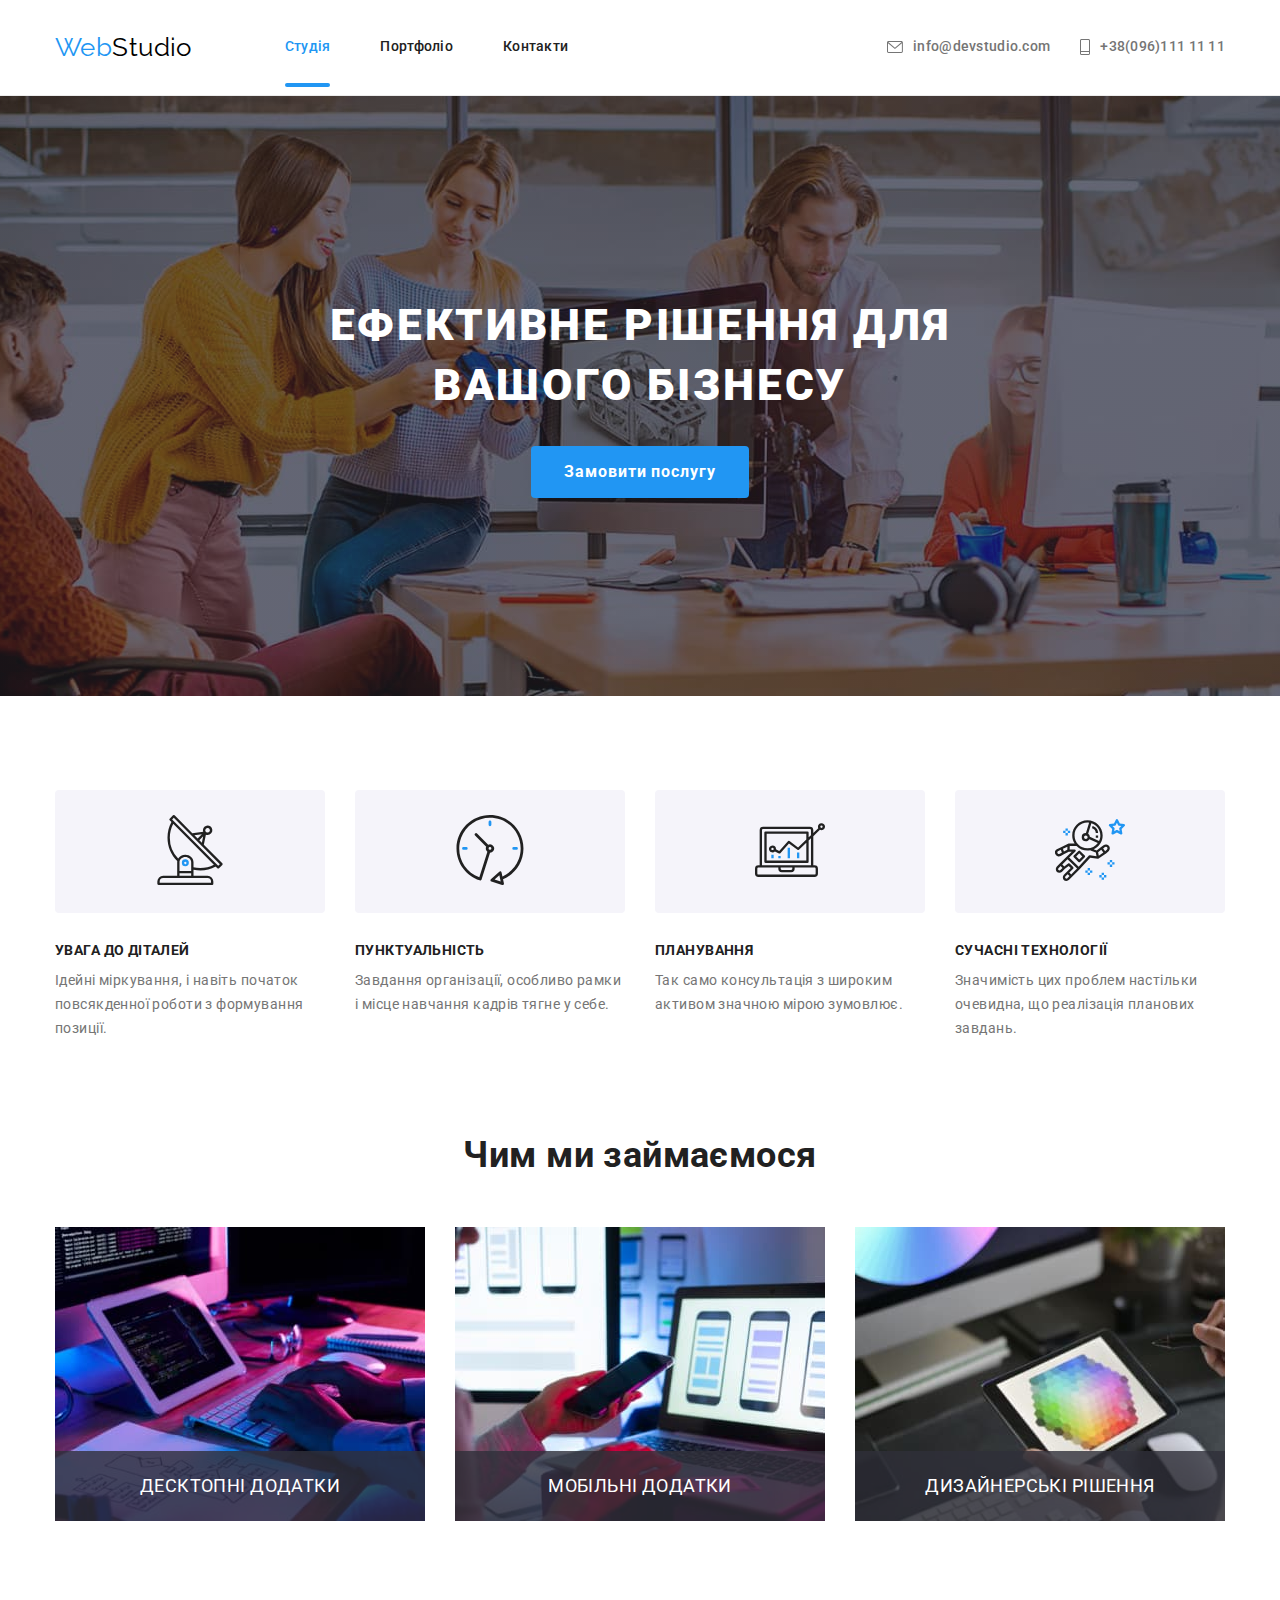
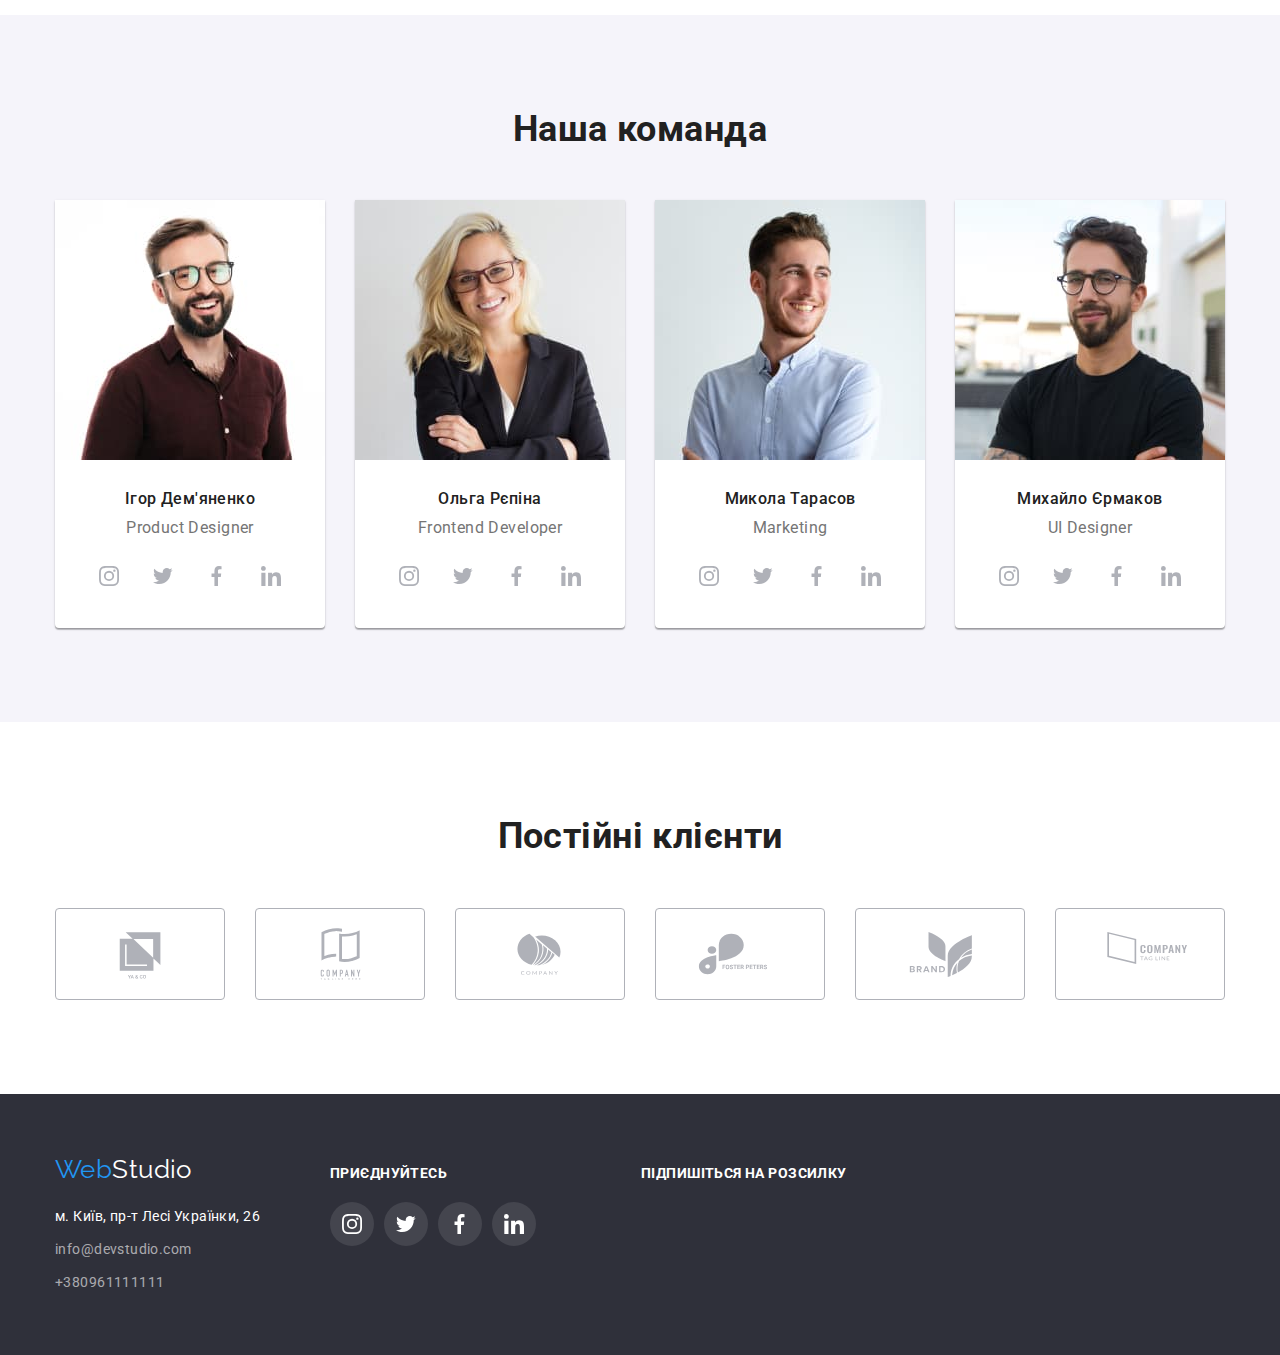
==== index.html @ b3fcb147 "prepare for second check" ====
<!DOCTYPE html>
<html lang="uk">
  <head>
    <meta charset="UTF-8" />
    <meta http-equiv="X-UA-Compatible" content="IE=edge" />
    <meta name="viewport" content="width=device-width, initial-scale=1.0" />

    <title>Студія</title>
    <link
      href="https://fonts.googleapis.com/css2?family=Raleway:wght@700&family=Roboto:wght@400;500;700;900&display=swap"
      rel="stylesheet"
    />
    <link
      rel="stylesheet"
      href="https://cdnjs.cloudflare.com/ajax/libs/modern-normalize/1.1.0/modern-normalize.min.css"
    />
    <link rel="stylesheet" href="./css/styles.css" />
  </head>
  <body>
    <header class="page-header">
      <div class="container">
        <nav class="container-header">
          <a href="./index.html" class="logo-first" lang="en"
            >Web<span class="logo-second">Studio</span>
          </a>
          <ul class="site-nav list">
            <li class="item">
              <a href="./index.html" class="link current">Студія</a>
            </li>
            <li class="item">
              <a href="./portfolio.html" class="link">Портфоліо</a>
            </li>
            <li class="item"><a href="#" class="link">Контакти</a></li>
          </ul>
        </nav>

        <ul class="info-nav list">
          <li class="item">
            <a href="mailto:info@devstudio.com" class="link">
              <svg class="icon-contact" width="16" height="12">
                <use href="./images/icons-def.svg#icon-mailto"></use>
              </svg>
              info@devstudio.com</a
            >
          </li>
          <li class="item">
            <a href="tel:+380961111111" class="link">
              <svg class="icon-contact" width="10" height="16">
                <use href="./images/icons-def.svg#icon-phoneto"></use>
              </svg>
              +38(096)111 11 11</a
            >
          </li>
        </ul>
      </div>
    </header>
    <!-- назві завжди маленькми буквами -->
    <main>
      <section class="section-hero">
        <div class="container">
          <h1 class="title-hero">Ефективне рішення для вашого бізнесу</h1>
          <button type="button" class="button-hero" data-modal-open>
            Замовити послугу
          </button>
          <div class="backdrop is-hidden" data-modal>
            <div class="modal">
              <button type="button" class="button-close" data-modal-close>
                <svg class="icon-close" width="18px" height="18px">
                  <use href="./images/close-icon.svg"></use>
                </svg>
              </button>
            </div>
          </div>
        </div>
      </section>

      <section class="section-benefits">
        <div class="container benefits">
          <h2 class="visually-hidden">Наші переваги</h2>
          <ul class="feature-list list">
            <li class="list-width">
              <div class="thumb">
                <svg class="icon-benefits">
                  <use
                    href="./images/logo.svg#icon-antenna"
                    width="70px"
                    height="70px"
                  ></use>
                </svg>
              </div>
              <h3 class="list-benefits">Увага до діталей</h3>
              <p class="text-benefits">
                Ідейні міркування, і навіть початок повсякденної роботи з
                формування позиції.
              </p>
            </li>

            <li class="list-width">
              <div class="thumb">
                <svg class="icon-benefits">
                  <use
                    href="./images/logo.svg#icon-clock"
                    width="70px"
                    height="70px"
                  ></use>
                </svg>
              </div>
              <h3 class="list-benefits">Пунктуальність</h3>
              <p class="text-benefits">
                Завдання організації, особливо рамки і місце навчання кадрів
                тягне у себе.
              </p>
            </li>

            <li class="list-width">
              <div class="thumb">
                <svg class="icon-benefits">
                  <use
                    href="./images/icons-def.svg#icon-diagram"
                    width="70px"
                    height="70px"
                  ></use>
                </svg>
              </div>
              <h3 class="list-benefits">Планування</h3>
              <p class="text-benefits">
                Так само консультація з широким активом значною мірою зумовлює.
              </p>
            </li>
            <li class="list-width">
              <div class="thumb">
                <svg class="icon-benefits">
                  <use
                    href="./images/icons-def.svg#icon-astronaut"
                    width="70px"
                    height="70px"
                  ></use>
                </svg>
              </div>
              <h3 class="list-benefits">Сучасні технології</h3>
              <p class="text-benefits">
                Значимість цих проблем настільки очевидна, що реалізація
                планових завдань.
              </p>
            </li>
          </ul>
        </div>
      </section>

      <section class="section-activities">
        <div class="container">
          <h2 class="title-activities">Чим ми займаємося</h2>
          <ul class="list">
            <li class="list-widht">
              <article class="img-activities">
                <img
                  src="./images/hero.jpg"
                  alt="Програмне забезпечення"
                  width="370"
                />

                <div class="action-activities">
                  <p class="action-text">Десктопні додатки</p>
                </div>
              </article>
            </li>

            <li class="list-widht">
              <article class="img-activities">
                <img
                  src="./images/hero1.jpg"
                  alt="Мобільні додатки та ігри"
                  width="370"
                />
                <div class="action-activities">
                  <p class="action-text">Мобільні додатки</p>
                </div>
              </article>
            </li>
            <li class="list-widht">
              <article class="img-activities">
                <img src="./images/hero2.jpg" alt="Дизайн" width="370" />
                <div class="action-activities">
                  <p class="action-text">Дизайнерські рішення</p>
                </div>
              </article>
            </li>
          </ul>
        </div>
      </section>

      <section class="section-team">
        <div class="container">
          <h2 class="title-team">Наша команда</h2>
          <ul class="list">
            <li class="list-background">
              <img
                src="./images/hero3.jpg"
                alt="Хлопець в окулярах"
                width="270"
              />
              <div class="img-details">
                <h3 class="name-team">Ігор Дем'яненко</h3>
                <p class="text-team">Product Designer</p>
                <ul class="social-list">
                  <li class="item">
                    <a href="#" aria-label="Instagram" class="link">
                      <span class="visually-hidden">інстаграм</span>
                      <svg class="social-icon" width="20px" height="20px">
                        <use href="./images/icons-def.svg#icon-instagram"></use>
                      </svg>
                    </a>
                  </li>

                  <li class="item">
                    <a href="#" aria-label="Twitter" class="link">
                      <span class="visually-hidden">твітер</span>
                      <svg class="social-icon" width="20px" height="20px">
                        <use href="./images/icons-def.svg#icon-twitter"></use>
                      </svg>
                    </a>
                  </li>

                  <li class="item">
                    <a href="#" aria-label="Facebook" class="link">
                      <span class="visually-hidden">фейсбук</span>
                      <svg class="social-icon" width="20px" height="20px">
                        <use href="./images/icons-def.svg#icon-fb"></use>
                      </svg>
                    </a>
                  </li>

                  <li class="item">
                    <a href="#" aria-label="Linkedine" class="link">
                      <span class="visually-hidden">лінкедін</span>
                      <svg class="social-icon" width="20px" height="20px">
                        <use href="./images/icons-def.svg#icon-link"></use>
                      </svg>
                    </a>
                  </li>
                </ul>
              </div>
            </li>
            <li class="list-background">
              <img
                src="./images/hero4.jpg"
                alt="Дівчина в окулярах"
                width="270"
              />
              <div class="img-details">
                <h3 class="name-team">Ольга Рєпіна</h3>
                <p class="text-team">Frontend Developer</p>
                <ul class="social-list">
                  <li class="item">
                    <a href="#" aria-label="Instagram" class="link">
                      <span class="visually-hidden">інстаграм</span>
                      <svg class="social-icon" width="20px" height="20px">
                        <use href="./images/icons-def.svg#icon-instagram"></use>
                      </svg>
                    </a>
                  </li>

                  <li class="item">
                    <a href="#" aria-label="Twitter" class="link">
                      <span class="visually-hidden">твітер</span>
                      <svg class="social-icon" width="20px" height="20px">
                        <use href="./images/icons-def.svg#icon-twitter"></use>
                      </svg>
                    </a>
                  </li>

                  <li class="item">
                    <a href="#" aria-label="Facebook" class="link">
                      <span class="visually-hidden">фейсбук</span>
                      <svg class="social-icon" width="20px" height="20px">
                        <use href="./images/icons-def.svg#icon-fb"></use>
                      </svg>
                    </a>
                  </li>

                  <li class="item">
                    <a href="#" aria-label="Linkedine" class="link">
                      <span class="visually-hidden">лінкедін</span>
                      <svg class="social-icon" width="20px" height="20px">
                        <use href="./images/icons-def.svg#icon-link"></use>
                      </svg>
                    </a>
                  </li>
                </ul>
              </div>
            </li>

            <li class="list-background">
              <img
                src="./images/hero5.jpg"
                alt="Хлопець в світлій сорочці"
                width="270"
              />
              <div class="img-details">
                <h3 class="name-team">Микола Тарасов</h3>
                <p class="text-team">Marketing</p>
                <ul class="social-list">
                  <li class="item">
                    <a href="#" aria-label="Instagram" class="link">
                      <span class="visually-hidden">інстаграм</span>
                      <svg class="social-icon" width="20px" height="20px">
                        <use href="./images/icons-def.svg#icon-instagram"></use>
                      </svg>
                    </a>
                  </li>

                  <li class="item">
                    <a href="#" aria-label="Twitter" class="link">
                      <span class="visually-hidden">твітер</span>
                      <svg class="social-icon" width="20px" height="20px">
                        <use href="./images/icons-def.svg#icon-twitter"></use>
                      </svg>
                    </a>
                  </li>

                  <li class="item">
                    <a href="#" aria-label="Facebook" class="link">
                      <span class="visually-hidden">фейсбук</span>
                      <svg class="social-icon" width="20px" height="20px">
                        <use href="./images/icons-def.svg#icon-fb"></use>
                      </svg>
                    </a>
                  </li>

                  <li class="item">
                    <a href="#" aria-label="Linkedine" class="link">
                      <span class="visually-hidden">лінкедін</span>
                      <svg class="social-icon" width="20px" height="20px">
                        <use href="./images/icons-def.svg#icon-link"></use>
                      </svg>
                    </a>
                  </li>
                </ul>
              </div>
            </li>

            <li class="list-background">
              <img
                src="./images/hero6.jpg"
                alt="Хлопець в окулярах"
                width="270"
              />
              <div class="img-details">
                <h3 class="name-team">Михайло Єрмаков</h3>
                <p class="text-team">UI Designer</p>
                <ul class="social-list">
                  <li class="item">
                    <a href="#" aria-label="Instagram" class="link">
                      <span class="visually-hidden">інстаграм</span>
                      <svg class="social-icon" width="20px" height="20px">
                        <use href="./images/icons-def.svg#icon-instagram"></use>
                      </svg>
                    </a>
                  </li>

                  <li class="item">
                    <a href="#" aria-label="Twitter" class="link">
                      <span class="visually-hidden">твітер</span>
                      <svg class="social-icon" width="20px" height="20px">
                        <use href="./images/icons-def.svg#icon-twitter"></use>
                      </svg>
                    </a>
                  </li>

                  <li class="item">
                    <a href="#" aria-label="Facebook" class="link">
                      <span class="visually-hidden">фейсбук</span>
                      <svg class="social-icon" width="20px" height="20px">
                        <use href="./images/icons-def.svg#icon-fb"></use>
                      </svg>
                    </a>
                  </li>

                  <li class="item">
                    <a href="#" aria-label="Linkedine" class="link">
                      <span class="visually-hidden">лінкедін</span>
                      <svg class="social-icon" width="20px" height="20px">
                        <use href="./images/icons-def.svg#icon-link"></use>
                      </svg>
                    </a>
                  </li>
                </ul>
              </div>
            </li>
          </ul>
        </div>
      </section>

      <section class="section-customers">
        <div class="container">
          <h2 class="title-customers">Постійні клієнти</h2>
          <ul class="list">
            <li class="list-customers">
              <a href="#" class="link">
                <svg class="icon-customers">
                  <use
                    href="./images/icons-def.svg#icon-customer1"
                    width="106px"
                    height="60px"
                  ></use>
                </svg>
              </a>
            </li>
            <li class="list-customers">
              <a href="#" class="link">
                <svg class="icon-customers">
                  <use
                    href="./images/icons-def.svg#icon-customer2"
                    width="106px"
                    height="60px"
                  ></use>
                </svg>
              </a>
            </li>
            <li class="list-customers">
              <a href="#" class="link">
                <svg class="icon-customers">
                  <use
                    href="./images/icons-def.svg#icon-customer3"
                    width="106px"
                    height="60px"
                  ></use>
                </svg>
              </a>
            </li>
            <li class="list-customers">
              <a href="#" class="link">
                <svg class="icon-customers">
                  <use
                    href="./images/icons-def.svg#icon-customer4"
                    width="106px"
                    height="60px"
                  ></use>
                </svg>
              </a>
            </li>
            <li class="list-customers">
              <a href="#" class="link">
                <svg class="icon-customers">
                  <use
                    href="./images/icons-def.svg#icon-customer5"
                    width="106px"
                    height="60px"
                  ></use>
                </svg>
              </a>
            </li>
            <li class="list-customers">
              <a href="#" class="link">
                <svg class="icon-customers">
                  <use
                    href="./images/icons-def.svg#icon-customer6"
                    width="106px"
                    height="60px"
                  ></use>
                </svg>
              </a>
            </li>
          </ul>
        </div>
      </section>
    </main>

    <footer class="footer">
      <div class="container footer">
        <div class="contacts">
          <a href="./index.html" class="logo-first" lang="en"
            >Web<span class="logo-second">Studio</span>
          </a>

          <address>
            <ul class="list-address">
              <li class="contacts">
                <a
                  href="https://www.google.com/maps/d/viewer?mid=10uSM3H-mIU3GznYo2szRIEphczw&hl=en_US&ll=50.42732700000001%2C30.538092&z=17"
                  target="_blank"
                  rel="noopener noreferrer nofollow"
                  class="address"
                  >м. Київ, пр-т Лесі Українки, 26</a
                >
              </li>
              <li class="contacts">
                <a href="mailto:info@devstudio.com" class="mail"
                  >info@devstudio.com</a
                >
              </li>
              <li class="contacts">
                <a href="tel:+380961111111" class="phone">+380961111111</a>
              </li>
            </ul>
          </address>
        </div>

        <div class="subscription">
          <b class="title-subscription">ПРИЄДНУЙТЕСЬ</b>
          <ul class="subscripton-list">
            <li class="subscription-item">
              <a href="#" class="link">
                <svg class="social-link" width="20px" height="20px">
                  <use href="./images/icons-def.svg#icon-instagram"></use>
                </svg>
              </a>
            </li>
            <li class="subscription-item">
              <a href="#" class="link">
                <svg class="social-link" width="20px" height="20px">
                  <use href="./images/icons-def.svg#icon-twitter"></use>
                </svg>
              </a>
            </li>
            <li class="subscription-item">
              <a href="#" class="link">
                <svg class="social-link" width="20px" height="20px">
                  <use href="./images/icons-def.svg#icon-fb"></use>
                </svg>
              </a>
            </li>
            <li class="subscription-item">
              <a href="#" class="link">
                <svg class="social-link" width="20px" height="20px">
                  <use href="./images/icons-def.svg#icon-link"></use>
                </svg>
              </a>
            </li>
          </ul>
        </div>

        <div class="join">
          <b class="join-title">Підпишіться на розсилку</b>
          <form action=""></form>
        </div>
      </div>
    </footer>
    <script src="./js/modal.js"></script>
  </body>
</html>
---- css/styles.css ----
:root {
  --primary-title-text-color: #212121;
  --secondary-title-color: #ffffff;
  --primary-text-color: #757575;
  --accent-color: #2196f3;
  --mail-phone-color: rgba(255, 255, 255, 0.6);
  --background-black-color: #2F303A;
  --icon-border-color: #AFB1B8;
  --background-color: #F5F4FA ;
  
}

/* в футере тел и міло - rgba(255, 255, 255, 0.6); */


body {
  background-color: var(--secondary-title-color);
  color: var(--primary-title-text-color);
  font-family: Roboto, sans-serif;
  font-size: 14px;
  letter-spacing: 0.03em;
}

img {
  display: block;
  max-width: 100%;
  height: auto;
}

ul {
  list-style: none;
}
a {
  text-decoration: none;
  display: block;
  color: inherit;

}
button {
  cursor: pointer;
  font-family: inherit;
 
  text-align: center;
  border: 1px solid transparent;
}
.list {
  padding: 0;
  margin: 0;
  list-style: none;
}
section {
  padding-top: 94px;
  padding-bottom: 94px;
}
h1, h2, h3, p, ul {
  margin: 0;
  padding: 0;
}
.container {
  width: 1200px;
  margin-left: auto;
  margin-right: auto;
  padding-left: 15px;
  padding-right: 15px;

}

.title-activities, .title-team, .title-customers {
  text-align: center;
}

/* стили общие header footer */



.logo-first {
  color: var(--accent-color);
  font-family: Raleway; sans-serif;
  font-size: 26px;
  line-height: 1.19;
}

.logo-second {
  color: #000000;
  font-family: Raleway; sans-serif;
  font-size: 26px;
  line-height: 1.19;
}

footer {
  background-color: var(--background-black-color);
  line-height: 1.71;
  text-decoration: none;
  font-style: normal;
  padding-top: 60px;
    padding-bottom: 60px;
}

.footer .container {
  display: block;
    
}


.footer .list-address {
    
    font-style: normal;
  }

 

.list-address .contacts:not(:last-child) {
  margin-bottom: 9px;
}

.footer .logo-second {
  color: var(--secondary-title-color);
  font-family: Raleway; sans-serif;
  font-size: 26px;
  line-height: 1.19;

}


.subscripton-list {
  display: flex;
  gap: 10px;
}

.title-subscription {
  display: block;
    margin-top: 0;
    margin-bottom: 20px;
    font-weight: 700;
    font-size: 14px;
    line-height: 1.14;
    letter-spacing: 0.03em;
    text-transform: uppercase;
    color: var(--secondary-title-color);

}
.subscription .link {
  display: flex;
    justify-content: center;
    align-items: center;
    width: 44px;
    height: 44px;
    background-color: rgba(255, 255, 255, 0.1);;
    fill: var(--secondary-title-color);
    border-radius: 50%;

    transition: background-color 250ms cubic-bezier(0.4, 0, 0.2, 1);

}


.subscription .link:hover,
.subscription .link:focus {
  background-color: var(--accent-color);
}
.container.footer {
  display: flex;
  align-items: baseline;
  
}
.subscription {
  margin-left: 70px;

}

.join {
  margin-left: 105px;
}

.join-title {
  color: var(--secondary-title-color);
    text-transform: uppercase;
}

.img-details .link {
  display: flex;
    justify-content: center;
    align-items: center;
    width: 44px;
    height: 44px;
    background-color: var(--bgc-footer-network);
    color: var(--secondary-title-color);
    border-radius: 50%;

}
.img-details .item {
  border-radius: 50%;
    background-color: rgba(255, 255, 255, 0.1);
    fill: var(--secondary-title-color);
}

.address {

  color: var(--secondary-title-color);
 
  margin-top: 20px;
  }
  


.mail {
  color: var(--mail-phone-color);
  line-height: 1.71;

transition: color 250ms cubic-bezier(0.4, 0, 0.2, 1);
  
}
.phone {
  color: var(--mail-phone-color);
  line-height: 1.71;

transition: color 250ms cubic-bezier(0.4, 0, 0.2, 1);

}
.mail:hover,
.mail:focus {
  color: var(--accent-color);
}

.phone:hover,
.phone:focus {
  color: var(--accent-color);

}
/* site nav */

.page-header .container {
display: flex;
align-items: center;
justify-content: space-between;
  
}

.page-header {
  border-bottom: 1px solid #ececec;
}
.page-header a {
    padding-top: 32px;
      padding-bottom: 32px;
}

.container-header {
  display: flex;
  align-items: center;
  justify-content: space-between;

}


.site-nav.list {
  display: flex;
  color: var(--primary-title-text-color);
  font-weight: 500;
  line-height: 1.14;
  letter-spacing: 0.02em;
  margin-left: 93px;
}


.site-nav .item:not(:last-child) {
  margin-right: 50px;
}



.site-nav .link:hover,
.site-nav .link:focus {
  color: var(--accent-color);
}
.site-nav .link.current {
  color: var(--accent-color);
}

.link.current::after {
  content: "";
  position: absolute;
  width: 100%;
  height: 4px;
  left: 0;
  bottom: 0;
  background-color: var(--accent-color);
  border-radius: 2px;
}
.item {
  position: relative;
}


/* info nav*/
.info-nav.list {
  display: flex;
  margin-left: 318px;
  font-weight: 500;
  font-size: 14px;
  line-height: 1.14;
  letter-spacing: 0.02em;
  
}

.info-nav .item:not(:last-child) {
  margin-right: 30px;
}


.info-nav .link {
  display: flex;
  align-items: center;
  color: var(--primary-text-color);
  font-weight: 500;
  line-height: 1.14;
  letter-spacing: 0.02em;

  transition: color 250ms cubic-bezier(0.4, 0, 0.2, 1);

}

.info-nav.list .link:hover,
.info-nav.list .link:focus {
  color: var(--accent-color)
}


.icon-contact {
  fill: currentColor;
  margin-right: 10px;

  transition: fill 250ms cubic-bezier(0.4, 0, 0.2, 1);
}

.icon-contact:hover,
.icon-contact:focus {
  fill: var(--accent-color)
}




/* styles for index.html */

/* main section class hero */
/*modal */
.backdrop {
  position: fixed;
  top: 0;
  left: 0;
 Width: 100%; 
 Height: 100%;

  background-color: rgba(0, 0, 0, 0.2);
  opacity: 1;
  transition: opacity 250ms cubic-bezier(0.4, 0, 0.2, 1),
              visibility 250ms cubic-bezier(0.4, 0, 0.2, 1);
}

.backdrop.is-hidden {
  opacity: 0;
  pointer-events: none;
  visibility: hidden;
}



.modal {
  position: absolute;
  top: 50%;
  left: 50%;
  transform: translate(-50%, -50%);
  
  width: 528px;
  height: 581px;

   
  background: #FFFFFF;
    box-shadow: 0px 1px 3px rgba(0, 0, 0, 0.12), 0px 1px 1px rgba(0, 0, 0, 0.14), 0px 2px 1px rgba(0, 0, 0, 0.2);
    border-radius: 4px;
    transition: 250ms cubic-bezier(0.4, 0, 0.2, 1);
}


.button-close {

  position: absolute;
  top: 8px;
  right: 8px;
  width: 30px;
  height: 30px;
  padding: 9px 9px 10px 10px;
  border: 1px solid rgba(0, 0, 0, 0.1);
  background-color: var(--secondary-title-color);
  border-radius: 50%;
  cursor: pointer;
}


.section-hero {
 
  background-color: var(--background-black-color);
  text-align: center;
  padding: 200px 0;
  height: 600px;
  max-width: 1600px;
  margin-left: auto;
    margin-right: auto;
    background-image: linear-gradient(to right, rgba(47, 48, 58, 0.4), rgba(47, 48, 58, 0.4)), url(../images/css/hero-overlay.jpg);
    background-repeat: no-repeat;
    background-position: center;
}



.title-hero {
  margin: 0 auto 30px auto;
  color: var(--secondary-title-color);
  font-weight: 900;
  font-size: 44px;
  line-height: 1.36;
  text-align: center;
  letter-spacing: 0.06em;
  text-transform: uppercase;
  max-width: 696px;
 
    
}

.button-hero {

  border-radius: 4px;
  padding: 10px 32px;
  min-width: 216px;
  color: var(--secondary-title-color);
  background-color: var(--accent-color);
  font-weight: 700;
  font-size: 16px;
  line-height: 1.87;
  align-items: center;
  letter-spacing: 0.06em;

  transition: background-color 250ms cubic-bezier(0.4, 0, 0.2, 1),
  color 250ms cubic-bezier(0.4, 0, 0.2, 1);
 

}
.button-hero:hover,
.button-hero:focus {
  color: var(--secondary-title-color);
  background-color: #188ce8;
}

/* section-benefits and section activities*/

.section-benefits,
.section-activities {
  background-color: var(--secondary-title-color);
}
.section-benefits {
  padding-bottom: 0;
}

/* section benefits */

.feature-list.list {
  display: flex;
    
} 
.feature-list.list .list-width:not(:last-child) {
  margin-right: 30px;
}


.text-benefits {
  color: var(--primary-text-color);
  line-height: 1.71;
  margin-top: 0px;
  margin-bottom: 0px;
}

.list-benefits {
  line-height: 1.14;
  text-transform: uppercase;
  font-size: 14px;
  padding-bottom: 10px;
  margin-top: 30px;

}
 /* section activities */

 .title-activities {
   font-size: 36px;
   line-height: 1.16;
   margin-bottom: 50px;
 }

.section-activities .list {
  
      display: flex;
        justify-content: center;
        flex-wrap: wrap;
        gap: 30px;
  }

.action-activities {
  position: absolute;
display: flex;
  justify-content: center;
  align-items: center;
  width: 370px;
  height: 70px;
  background-color:  rgba(47, 48, 58, 0.8);

bottom: 0;
right: 0;
}

.img-activities {
  position: relative;
  width: 370px;
}

.action-text {
  color: var(--secondary-title-color);
    font-weight: 700;
      line-height: 1.17;
      text-transform: uppercase;
}


/* section team */


.section-team {
  color: var(--primary-title-text-color);
  background-color: var(--background-color);
  text-align: center;
}

.title-team {
  font-size: 36px;
  line-height: 1.16;
  margin-bottom: 50px;
 
}

.name-team {
  font-weight: 500;
  font-size: 16px;
  line-height: 1.18;
  margin-bottom: 10px;

}
.text-team {
  color: var(--primary-text-color);
  font-size: 16px;
  line-height: 1.18;
 

}


.section-team .img-details {
  padding-top: 30px;
  padding-bottom: 30px;
}

.section-team .list {
  display: flex;
  justify-content: center;
  flex-wrap: wrap;
  gap: 30px;
 
}

.section-team .list-background {
  background-color: var(--secondary-title-color);
  flex-basis: calc((100% - 90px) / 4);
 
}
.social-list {
  display: flex;
  padding-left: 32px;
  padding-right: 32px;
  margin-top: 16px;
  gap: 10px;
  border-radius: 50%;
  
}
.social-list .link {
  display: flex;
  width: 44px;
  height: 44px;
  align-items: center;
  justify-content: center;
  border-radius: 50%;
  background-color: var(--secondary-title-color);
  fill: var(--icon-border-color);
 
transition: background-color 250ms cubic-bezier(0.4, 0, 0.2, 1),
            fill 250ms cubic-bezier(0.4, 0, 0.2, 1);
}

.social-list .link:hover,
.social-list .link:focus {
    background-color: var(--accent-color);
      fill: var(--secondary-title-color);
}


.section-team .list-background {
box-shadow: 0px 1px 3px rgba(0, 0, 0, 0.12),
 0px 1px 1px rgba(0, 0, 0, 0.14),
  0px 2px 1px rgba(0, 0, 0, 0.2);
  border-radius: 0px 0px 4px 4px;;
} 


/* styles for portfolio.html  */

.visually-hidden {
  position: absolute;
  white-space: nowrap;
  width: 1px;
  height: 1px;
  overflow: hidden;
  border: 0;
  padding: 0;
  clip: rect(0 0 0 0);
  clip-path: inset(50%);
  margin: -1px;
}

.section-portfolio {
  background-color: var(--secondary-title-color);
}


.button-secondary {
  color: var(--primary-title-text-color);
  background-color: var(--background-color);
  font-weight: 500;
  font-size: 16px;
  line-height: 1.62;
  padding: 6px 22px;
   border-radius: 4px;

transition: background-color 250ms cubic-bezier(0.4, 0, 0.2, 1),
            color 250ms cubic-bezier(0.4, 0, 0.2, 1),
            
}

.button-list {
  margin-right: 8px;
}
.button-list:last-child {
  margin-right: 0px;
}

.button-secondary:hover,
.button-secondary:focus {
  color: var(--secondary-title-color);
  background-color: var(--accent-color);
  box-shadow: 0px 3px 1px rgba(0, 0, 0, 0.1), 0px 1px 2px rgba(0, 0, 0, 0.08), 0px 2px 2px rgba(0, 0, 0, 0.12);
}

.background-portfolio {
  background-color: #ffffff;
}
.title-portfolio {
  color: var(--primary-title-text-color);
  font-size: 18px;
  line-height: 2;
  letter-spacing: 0.06em;
  margin-bottom: 4px;
}
.text-portfolio {
  color: var(--primary-text-color);
  font-size: 16px;
  line-height: 1.88;

 
}

.list-services {
  display: flex;
    justify-content: center;
    flex-wrap: wrap;
  
    margin-bottom: 50px;
    
}


.list-services:first-child {
  margin-left: 0px;
}


.section-portfolio .list-img {
  display: flex;
    flex-wrap: wrap;
   
  }
   

  .list-img .background-portfolio {
    width: 370px;
    margin-right: 30px;
    margin-bottom: 30px;
  }

  .background-portfolio:nth-child(3n) {
    margin-right: 0px;
  }

  .background-portfolio:nth-last-child(-n+3) {
    margin-bottom: 0px;
  }

.list-img .img-details {
  padding: 20px 24px;
  border: 1px solid #EEEEEE;
  border-top: 0px;
}



.link-card:hover,
.link-card:focus {
  box-shadow: 0px 1px 1px rgba(0, 0, 0, 0.12),
              0px 4px 4px rgba(0, 0, 0, 0.06),
              1px 4px 6px rgba(0, 0, 0, 0.16);
}

/* .portfolio-action {
  position: relative;
}

.portfolio-thumb::after {
  display: inline-block;
  content: "";
  position: absolute;
  width: 100%;
  height: 100%;
  background-color: rgba(33, 150, 243, 0.9);
  transform: translateY(-100%);

  transition: transform 250ms cubic-bezier(0.4, 0, 0.2, 1);
 
}

.portfolio-action:hover portfolio-thumb::after {
  transform: translateY(0);
} */

.portfolio-action {
  position: relative;
  width: 370px;
  height: 294px;
  overflow: hidden;
  transition: ;
}

.portfolio-thumb {
  position: absolute;
  top: 0;
  left: 0;
  width: 100%;
  height: 100%;
  background-color: rgba(33, 150, 243, 0.9);

  transform: translateY(100%);
  transition: transform 250ms cubic-bezier(0.4, 0, 0.2, 1);
}

.action-text {
  padding: 60px 24px;
  font-weight: 400;
  align-content: center;
  font-style: normal;
  font-size: 18px;
  line-height: 1.56;
  color: var(--secondary-title-color);
}

.background-portfolio:hover .portfolio-thumb,
.background-portfolio:focus .portfolio-thumb {
  transform: translateY(0); }



/*section customers  */

.title-customers {
font-size: 36px;
line-height: 1.16;
margin-bottom: 50px;
}
.section-customers .list {
  display: flex;
  padding: 0px;
  margin: 0px;
  list-style: none;
   
}
.list-customers .link {
  display: flex;
  width: 170px;
    height: 92px;
    padding: 0;
    border: none;
    border: 1px solid var(--icon-border-color);
    border-radius: 4px;
    padding: 16px 32px;
    fill: var(--icon-border-color);

    transition: fill 250ms cubic-bezier(0.4, 0, 0.2, 1),
    border 250ms cubic-bezier(0.4, 0, 0.2, 1);  
}

.list-customers .link:hover,
.list-customers .link:focus {
  border: 1px solid var(--accent-color);
  fill: var(--accent-color);
}

.icon-customers {
  width: 106px;
  height: 60px;
}

.list-customers {
margin-right: 30px;

}

.list-customers:last-child {
  margin-right: 0px;
}




/*icon for index section footer */


/* icons for index section benefits*/


/* .list-width::before {
  display: block;
  content: "";
  height: 120px;
  background-size: contain;
  background-repeat: no-repeat;
  margin-bottom: 30px;
  background-position: center;
  background-color: #F5F4FA;
}

.list-width:nth-child(1)::before {
  background-image: url(../images/css/antenna.jpg);
}

.list-width:nth-child(2)::before {
  background-image: url(../images/css/clock.jpg);
}

.list-width:nth-child(3)::before {
  background-image: url(../images/css/laptop.jpg);
}

.list-width:nth-child(4)::before {
  background-image: url(../images/css/astronaut.jpg);
} */

.icon-benefits {
 
  width: 270px;
    height: 120px;
    padding: 25px 100px;   
}

.thumb {
  
    background-color: var(--background-color);
    border-radius: 4px;

}
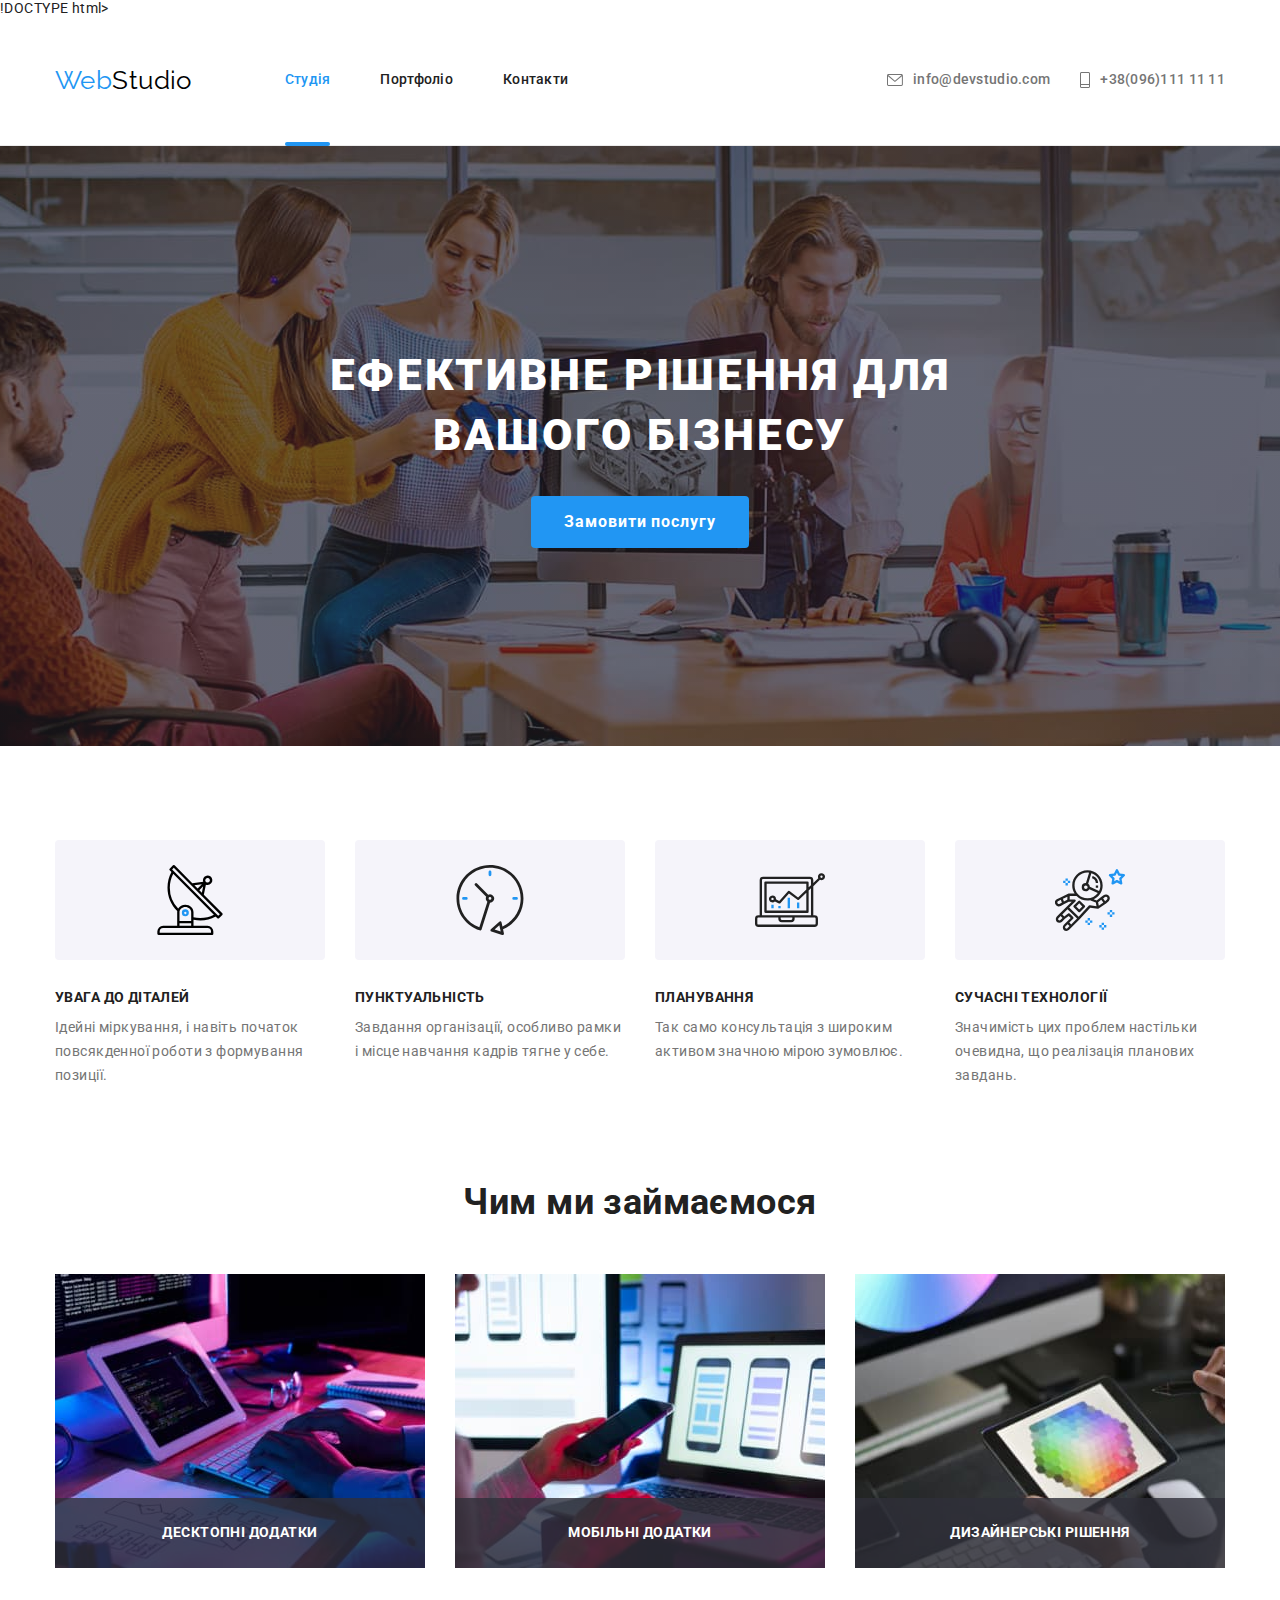
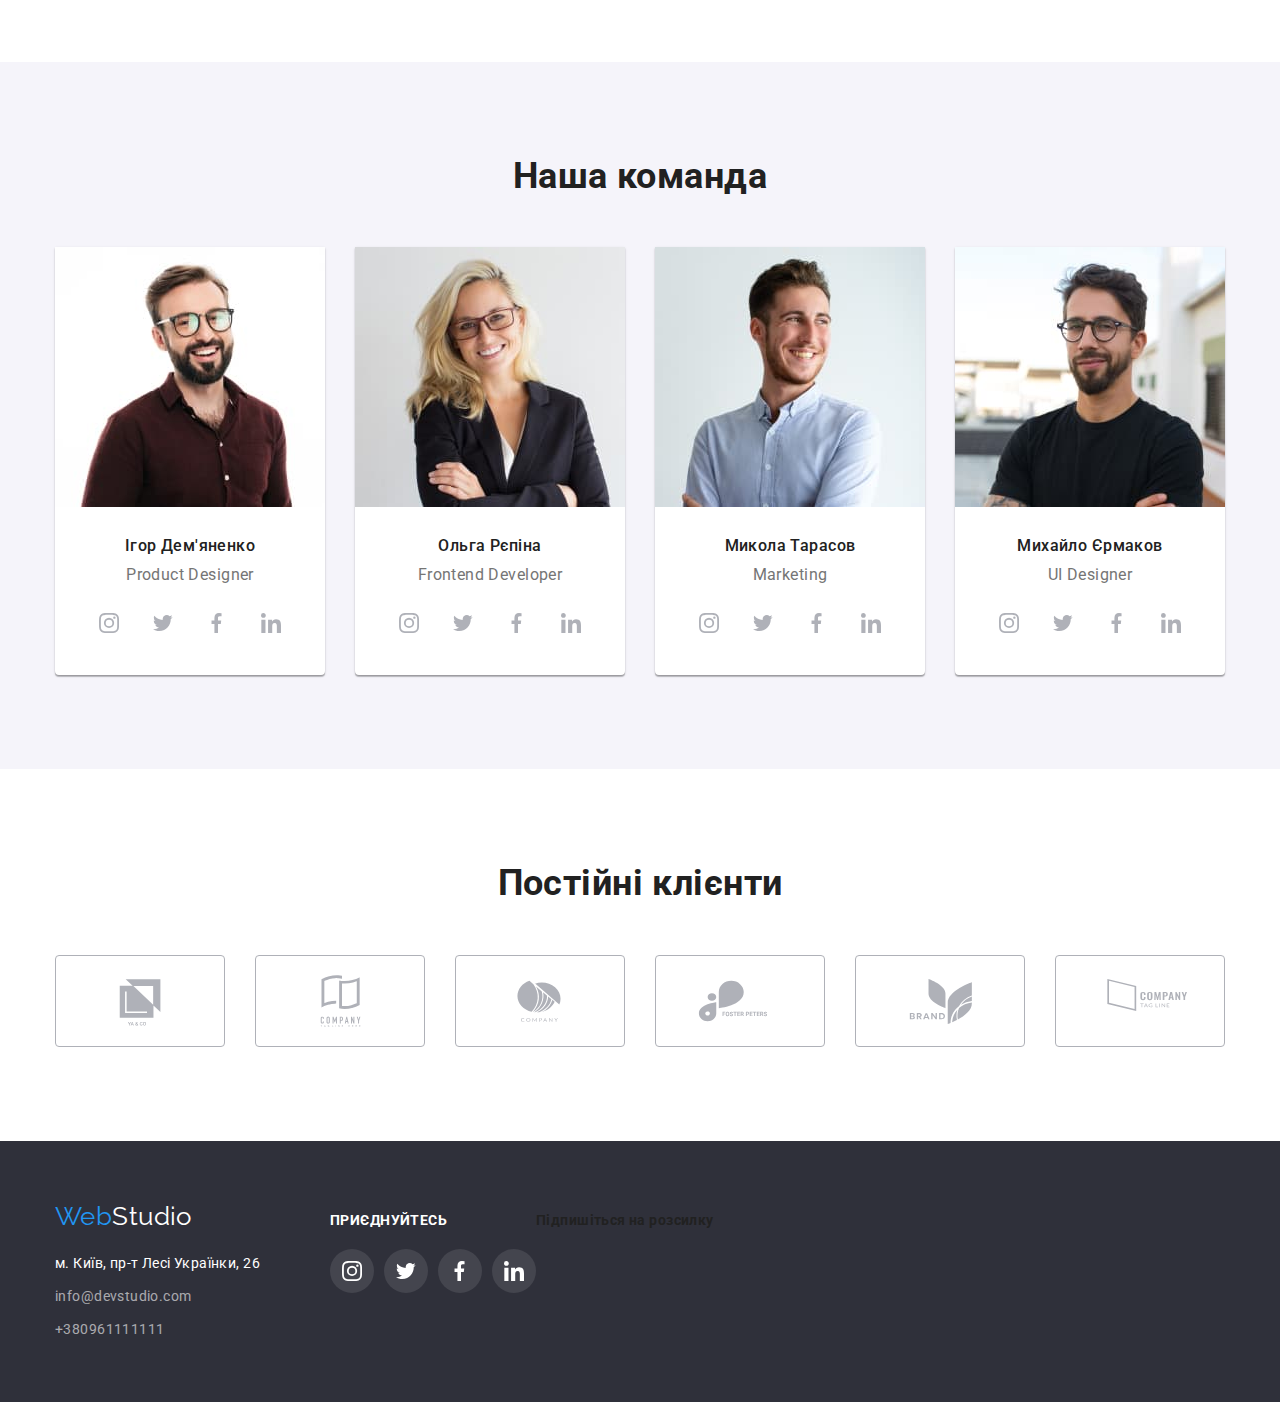
==== commit 28952406: "edit changes from hw5" ====
--- a/index.html
+++ b/index.html
@@ -1,4 +1,4 @@
-<!DOCTYPE html>
+!DOCTYPE html>
 <html lang="uk">
   <head>
     <meta charset="UTF-8" />
@@ -65,8 +65,8 @@
           <div class="backdrop is-hidden" data-modal>
             <div class="modal">
               <button type="button" class="button-close" data-modal-close>
-                <svg class="icon-close" width="18px" height="18px">
-                  <use href="./images/close-icon.svg"></use>
+                <svg class="icon-close" width="11px" height="11px">
+                  <use href="./images/icons-def-new.svg#icon-close"></use>
                 </svg>
               </button>
             </div>
@@ -82,7 +82,7 @@
               <div class="thumb">
                 <svg class="icon-benefits">
                   <use
-                    href="./images/logo.svg#icon-antenna"
+                    href="./images/icons-def.svg#icon-antenna"
                     width="70px"
                     height="70px"
                   ></use>
@@ -99,7 +99,7 @@
               <div class="thumb">
                 <svg class="icon-benefits">
                   <use
-                    href="./images/logo.svg#icon-clock"
+                    href="./images/icons-def.svg#icon-clock"
                     width="70px"
                     height="70px"
                   ></use>
@@ -160,7 +160,7 @@
                 />
 
                 <div class="action-activities">
-                  <p class="action-text">Десктопні додатки</p>
+                  <p class="text-action">Десктопні додатки</p>
                 </div>
               </article>
             </li>
@@ -173,7 +173,7 @@
                   width="370"
                 />
                 <div class="action-activities">
-                  <p class="action-text">Мобільні додатки</p>
+                  <p class="text-action">Мобільні додатки</p>
                 </div>
               </article>
             </li>
@@ -181,7 +181,7 @@
               <article class="img-activities">
                 <img src="./images/hero2.jpg" alt="Дизайн" width="370" />
                 <div class="action-activities">
-                  <p class="action-text">Дизайнерські рішення</p>
+                  <p class="text-action">Дизайнерські рішення</p>
                 </div>
               </article>
             </li>
--- a/css/styles.css
+++ b/css/styles.css
@@ -168,15 +168,6 @@
 
 }
 
-.join {
-  margin-left: 105px;
-}
-
-.join-title {
-  color: var(--secondary-title-color);
-    text-transform: uppercase;
-}
-
 .img-details .link {
   display: flex;
     justify-content: center;
@@ -240,8 +231,8 @@
   border-bottom: 1px solid #ececec;
 }
 .page-header a {
-    padding-top: 32px;
-      padding-bottom: 32px;
+    padding-top: 24px;
+      padding-bottom: 25px;
 }
 
 .container-header {
@@ -266,7 +257,10 @@
   margin-right: 50px;
 }
 
-
+.site-nav.list .item {
+  padding-top: 32px;
+    padding-bottom: 32px;
+}
 
 .site-nav .link:hover,
 .site-nav .link:focus {
@@ -274,6 +268,7 @@
 }
 .site-nav .link.current {
   color: var(--accent-color);
+ 
 }
 
 .link.current::after {
@@ -282,7 +277,7 @@
   width: 100%;
   height: 4px;
   left: 0;
-  bottom: 0;
+  bottom: -1px;
   background-color: var(--accent-color);
   border-radius: 2px;
 }
@@ -378,18 +373,19 @@
   background: #FFFFFF;
     box-shadow: 0px 1px 3px rgba(0, 0, 0, 0.12), 0px 1px 1px rgba(0, 0, 0, 0.14), 0px 2px 1px rgba(0, 0, 0, 0.2);
     border-radius: 4px;
-    transition: 250ms cubic-bezier(0.4, 0, 0.2, 1);
+    transition: property 250ms cubic-bezier(0.4, 0, 0.2, 1),
+    duration 250ms cubic-bezier(0.4, 0, 0.2, 1);
 }
 
 
 .button-close {
-
+ 
   position: absolute;
   top: 8px;
   right: 8px;
   width: 30px;
   height: 30px;
-  padding: 9px 9px 10px 10px;
+  
   border: 1px solid rgba(0, 0, 0, 0.1);
   background-color: var(--secondary-title-color);
   border-radius: 50%;
@@ -521,7 +517,7 @@
   width: 370px;
 }
 
-.action-text {
+.text-action {
   color: var(--secondary-title-color);
     font-weight: 700;
       line-height: 1.17;
@@ -760,7 +756,7 @@
   width: 370px;
   height: 294px;
   overflow: hidden;
-  transition: ;
+
 }
 
 .portfolio-thumb {
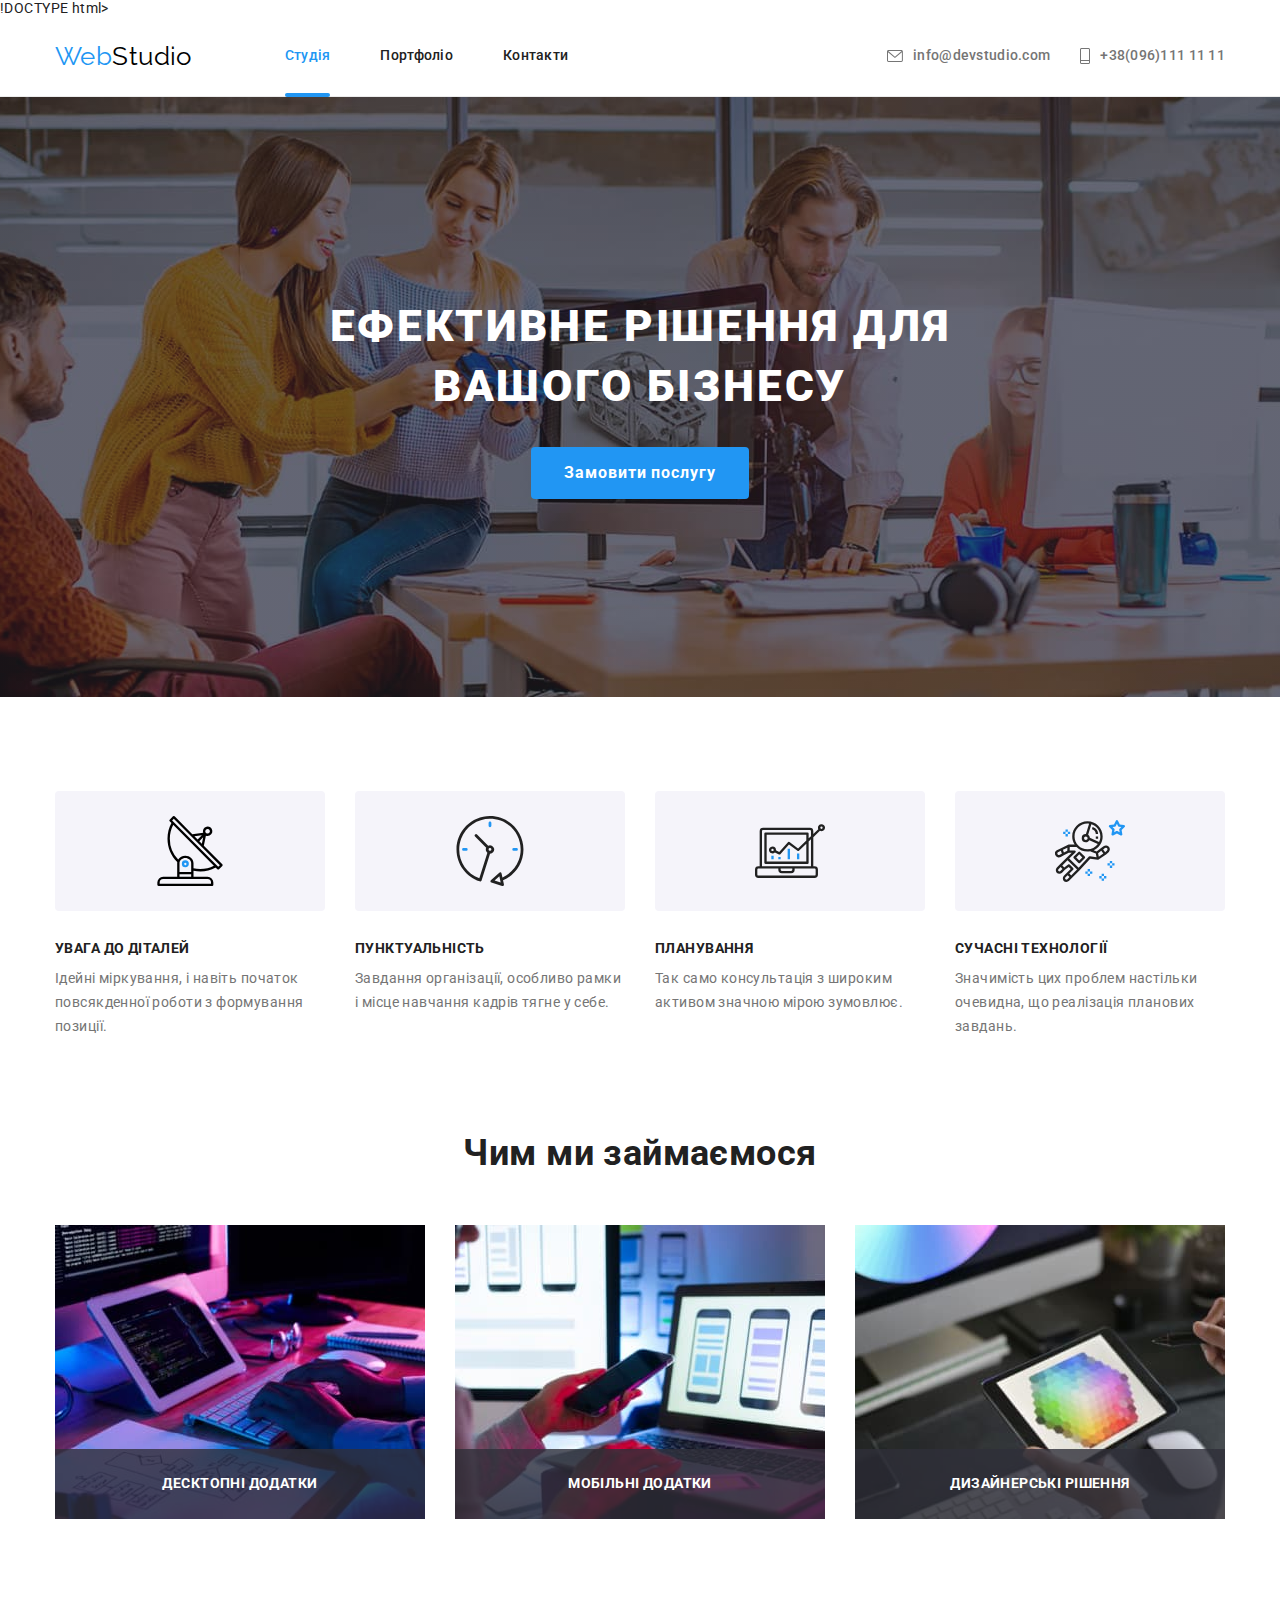
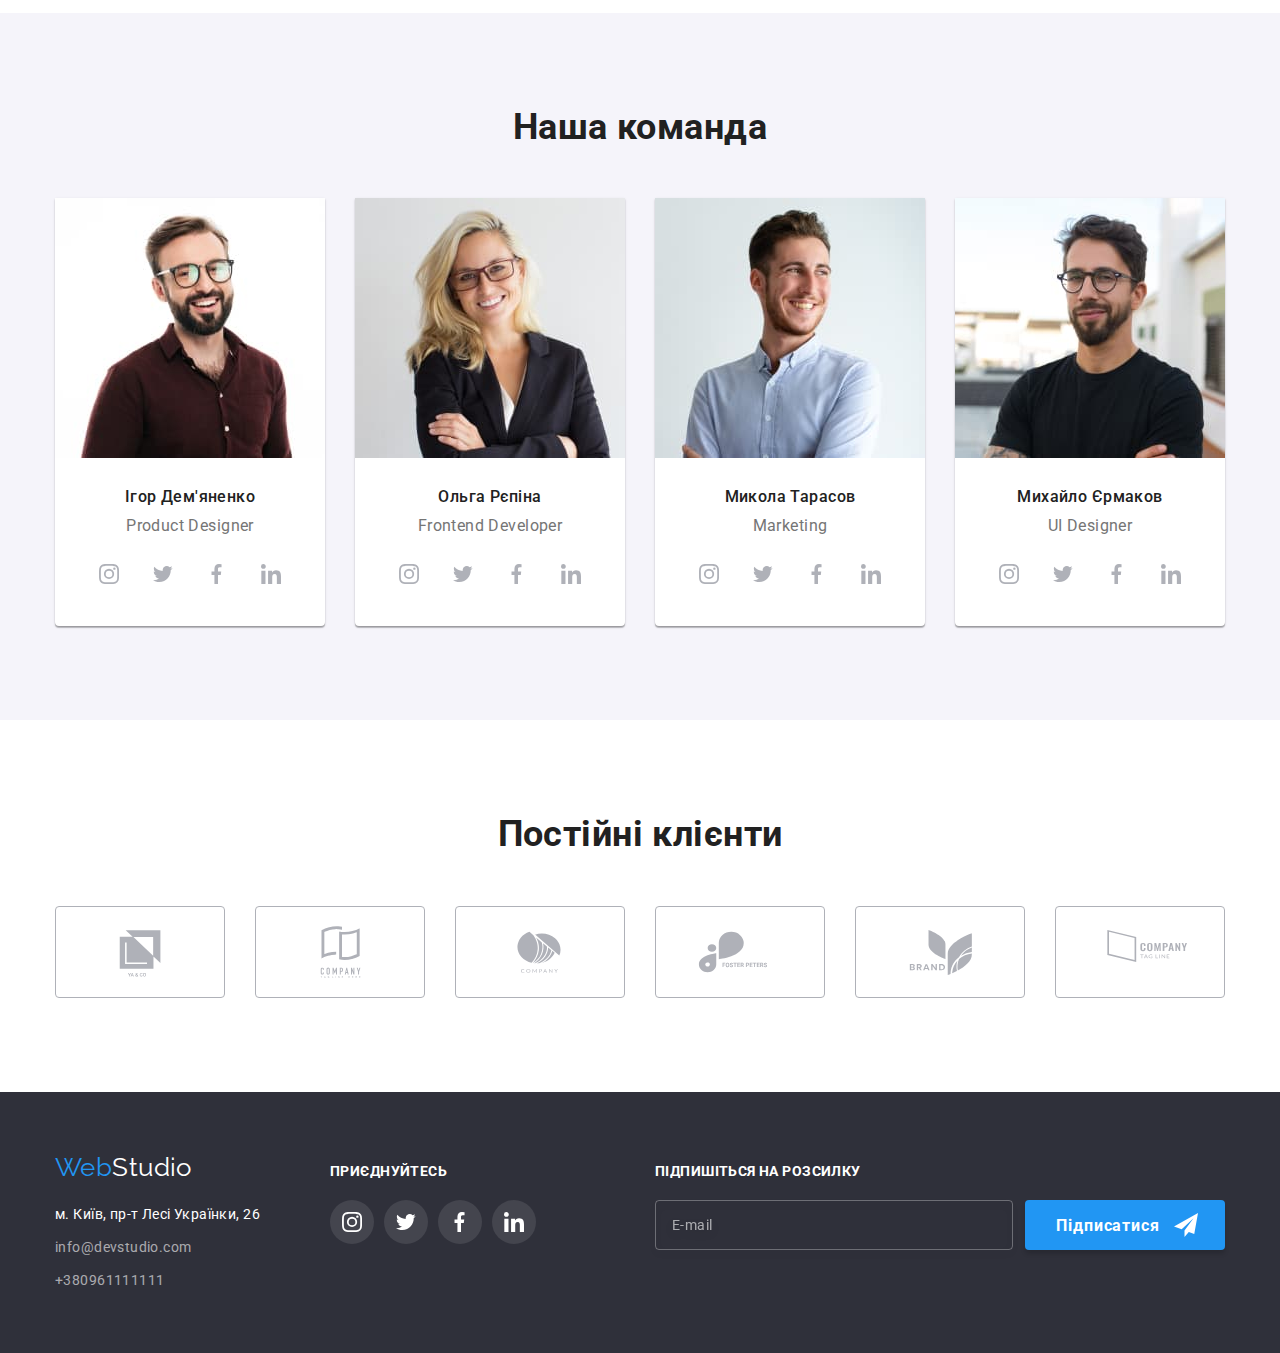
==== commit b4b993a8: "ready for 1st check" ====
--- a/index.html
+++ b/index.html
@@ -59,18 +59,9 @@
       <section class="section-hero">
         <div class="container">
           <h1 class="title-hero">Ефективне рішення для вашого бізнесу</h1>
-          <button type="button" class="button-hero" data-modal-open>
+          <button type="submit" class="button-hero" data-modal-open>
             Замовити послугу
           </button>
-          <div class="backdrop is-hidden" data-modal>
-            <div class="modal">
-              <button type="button" class="button-close" data-modal-close>
-                <svg class="icon-close" width="11px" height="11px">
-                  <use href="./images/icons-def-new.svg#icon-close"></use>
-                </svg>
-              </button>
-            </div>
-          </div>
         </div>
       </section>
 
@@ -531,11 +522,89 @@
         </div>
 
         <div class="join">
-          <b class="join-title">Підпишіться на розсилку</b>
-          <form action=""></form>
+          <p class="join-text">Підпишіться на розсилку</p>
+          <form class="join-form">
+            <label for="mail"></label>
+            <input type="email" name="mail" id="mail" placeholder="E-mail" />
+            <button type="submit" class="button-join">
+              Підписатися
+              <svg class="icon-send" width="24" height="24">
+                <use href="./images/symbol-defs-modal.svg#icon-send"></use>
+              </svg>
+            </button>
+          </form>
         </div>
       </div>
     </footer>
+
+    <div class="backdrop is-hidden" data-modal>
+      <div class="modal">
+        <form class="modal-active">
+          <p class="modal-title">Залиште свої дані, ми вам передзвонимо</p>
+
+          <div class="form-field">
+            <label for="name">Ім'я</label>
+            <input type="text" name="text" id="name" placeholder="" autofocus />
+            <svg class="modal-icon" width="12" height="12">
+              <use href="./images/defs-name.svg#icon-name-modal"></use>
+            </svg>
+          </div>
+
+          <div class="form-field">
+            <label for="name">Телефон</label>
+            <input type="tel" name="tel" id="tel" />
+            <svg class="modal-icon" width="13" height="13">
+              <use href="./images/symbol-defs-modal.svg#icon-phone-modal"></use>
+            </svg>
+          </div>
+
+          <div class="form-field">
+            <label for="mail">Пошта</label>
+            <input type="email" name="mail" id="mail" />
+            <svg class="modal-icon" width="15" height="12">
+              <use href="./images/symbol-defs-modal.svg#icon-mail-modal"></use>
+            </svg>
+          </div>
+
+          <div class="form-field">
+            <label for="comment">Коментар</label>
+            <textarea
+              name="comment"
+              id="comment"
+              rows="10"
+              id="comment"
+              placeholder="Введіть текст"
+            ></textarea>
+          </div>
+
+          <div class="checkbox-control">
+            <label class="checkbox-option" for="checkbox">
+              <input
+                type="checkbox"
+                class="checkbox-input"
+                name="checkbox"
+                id="checkbox"
+              />
+              <span class="checkbox-border">
+                <svg class="icon-check" width="16" height="15">
+                  <use href="./images/defs-ht-6.svg#icon-check"></use>
+                </svg>
+              </span>
+              Погоджуюся з розсилкою та приймаю
+              <a href="#" class="form-contract">Умови договору</a>
+            </label>
+          </div>
+
+          <button type="submit" class="button-send">Відправити</button>
+        </form>
+
+        <button type="submit" class="button-close" data-modal-close>
+          <svg class="icon-close" width="11px" height="11px">
+            <use href="./images/icons-def-new.svg#icon-close"></use>
+          </svg>
+        </button>
+      </div>
+    </div>
     <script src="./js/modal.js"></script>
   </body>
 </html>
--- a/css/styles.css
+++ b/css/styles.css
@@ -19,6 +19,9 @@
   font-family: Roboto, sans-serif;
   font-size: 14px;
   letter-spacing: 0.03em;
+}
+texarea {
+  resize: none;
 }
 
 img {
@@ -230,10 +233,7 @@
 .page-header {
   border-bottom: 1px solid #ececec;
 }
-.page-header a {
-    padding-top: 24px;
-      padding-bottom: 25px;
-}
+
 
 .container-header {
   display: flex;
@@ -368,8 +368,6 @@
   
   width: 528px;
   height: 581px;
-
-   
   background: #FFFFFF;
     box-shadow: 0px 1px 3px rgba(0, 0, 0, 0.12), 0px 1px 1px rgba(0, 0, 0, 0.14), 0px 2px 1px rgba(0, 0, 0, 0.2);
     border-radius: 4px;
@@ -392,6 +390,9 @@
   cursor: pointer;
 }
 
+.button-close:focus .icon-close {
+  fill: var(--accent-color);
+}
 
 .section-hero {
  
@@ -730,26 +731,7 @@
               1px 4px 6px rgba(0, 0, 0, 0.16);
 }
 
-/* .portfolio-action {
-  position: relative;
-}
-
-.portfolio-thumb::after {
-  display: inline-block;
-  content: "";
-  position: absolute;
-  width: 100%;
-  height: 100%;
-  background-color: rgba(33, 150, 243, 0.9);
-  transform: translateY(-100%);
-
-  transition: transform 250ms cubic-bezier(0.4, 0, 0.2, 1);
- 
-}
-
-.portfolio-action:hover portfolio-thumb::after {
-  transform: translateY(0);
-} */
+
 
 .portfolio-action {
   position: relative;
@@ -781,9 +763,10 @@
   color: var(--secondary-title-color);
 }
 
-.background-portfolio:hover .portfolio-thumb,
-.background-portfolio:focus .portfolio-thumb {
-  transform: translateY(0); }
+.link-card:hover .portfolio-thumb,
+.link-card:focus .portfolio-thumb {
+  transform: translateY(0);
+}
 
 
 
@@ -886,3 +869,359 @@
 
 }
 
+.join {
+  
+  margin-left: 105px;
+  margin-bottom: 0px;
+margin-left: auto;
+ }
+  
+
+.join-text {
+ 
+    display: block;
+      margin-top: 0;
+      margin-bottom: 20px;
+    font-weight: 700;
+      line-height: 1.14;
+      text-transform: uppercase;
+      color: var(--secondary-title-color);
+      
+    }
+
+
+.join-form {
+
+  display: flex;
+
+ margin-bottom: 0;
+ 
+
+}
+ 
+
+.join-form input {
+
+width: 358px;
+  height: 50px;
+  
+  border: 1px solid rgba(255, 255, 255, 0.3);
+  filter: drop-shadow(0px 4px 4px rgba(0, 0, 0, 0.15));
+  border-radius: 4px;
+  background-color: var(--color-background-2);
+
+  padding-left: 16px;
+  letter-spacing: 0.03em;
+  color: rgba(255, 255, 255, 0.6);
+  
+      }
+
+
+.join-form input::placeholder {
+  color: rgba(255, 255, 255, 0.6);
+
+}
+
+.button-join {
+ position: relative;
+
+  margin-left: 12px;
+      width: 200px;
+      height: 50px;
+      
+      background: #2196F3;
+      box-shadow: 0px 4px 4px rgba(0, 0, 0, 0.15);
+      border-radius: 4px;
+      color: var(--secondary-title-color);
+     
+      font-weight: 700;
+      font-size: 16px;
+      line-height: 1.88;
+      
+      letter-spacing: 0.06em;
+     
+      fill: var(--secondary-title-color);
+    
+      padding: 10px 62px 10px 28px;
+      
+     
+}
+
+.icon-send {
+  position: absolute;
+  top: 50%;
+  left: 148px;
+  transform: translateY(-50%);
+
+}
+
+ /* modal window */
+
+.modal-active {
+
+  margin-left: auto;
+  margin-right: auto;
+  padding: 40px;
+  cursor: pointer;
+}
+.modal-title {
+  font-weight: 700;
+    font-size: 20px;
+    line-height: 1.15;
+    text-align: center;
+    letter-spacing: 0.03em;
+    color: var(--primary-title-text-color);
+    margin-bottom: 12px;
+}
+.form-field {
+  position: relative;
+margin-bottom: 4px;
+  font-size: 12px;
+  line-height: 1.17em;
+  letter-spacing: 0.01em;
+ 
+color: var(--primary-text-color);
+}
+
+.modal-icon {
+  position: absolute;
+  top: 50%;
+  left: 15px;
+  transform: translateY(-50%);
+ fill: var(--primary-title-text-color);
+ transition: fill 250ms cubic-bezier(0.4, 0, 0.2, 1);
+}
+
+
+.form-field input:focus+.modal-icon {
+  fill: var(--accent-color);
+}
+
+.form-field input {
+width: 100%;
+
+  padding: 14px 14px 14px 35px;
+  border: 1px solid var(--icon-border-color);
+  border-radius: 4px;
+  outline: none;
+  margin-bottom: 10px;
+  cursor: pointer;
+  margin-top: 4px;
+   transition: border 250ms cubic-bezier(0.4, 0, 0.2, 1);}
+
+
+
+.form-field input:focus {
+  border: 1px solid var(--accent-color);
+}
+
+
+
+.form-field input::placeholder {
+  font-weight: 400;
+  font-size: 12px;
+  line-height: 1.16;
+  letter-spacing: 0.01em;
+  color: rgba(117, 117, 117, 0.5);
+  padding-left: 16px;
+
+}
+
+.form-field label {
+
+  font-weight: 400;
+    line-height: 1.16;
+   letter-spacing: 0.01;
+  color: var(--primary-text-color);
+}
+
+.form-field textarea {
+  width: 100%;
+  height: 120px;
+border: 1px solid rgba(33, 33, 33, 0.2);
+  border-radius: 4px;
+  background: var(--secondary-title-color);
+  box-shadow: 0px 1px 3px rgba(0, 0, 0, 0.12),
+    0px 1px 1px rgba(0, 0, 0, 0.14),
+    0px 2px 1px rgba(0, 0, 0, 0.2);
+  outline: none;
+  transition: border 250ms cubic-bezier(0.4, 0, 0.2, 1);
+    padding: 12px 16px;
+    resize: none;
+    margin-top: 4px;
+}
+
+
+.form-field textarea:focus {
+  border: 1px solid var(--accent-color);
+}
+
+
+.button-send {
+
+  width: 200px;
+  height: 50px;
+  background: #188CE8;
+  box-shadow: 0px 4px 4px rgba(0, 0, 0, 0.15);
+  border-radius: 4px;
+  margin-left: 124px;
+  margin-right: 124px;
+
+  font-weight: 700;
+  font-size: 16px;
+  line-height: 1.88;
+  letter-spacing: 0.06em;
+  color: var(--secondary-title-color);
+
+
+}
+
+/*checkbox
+.checkbox-control {
+  position: relative;
+  display: flex;
+  align-items: center;
+  justify-content: center;
+  margin-bottom: 30px;
+
+}
+
+.checkbox-label {
+  display: block;
+  padding-left: 12px;
+  font-size: 14px;
+  line-height: 1.71;
+  letter-spacing: 0.03em;
+  color: var(--primary-text-color);
+  cursor: pointer;
+}
+
+
+
+.checkbox-input {
+  position: absolute;
+  appearance: none;
+  -webkit-appearance: none;
+  -moz-appearance: none;
+}
+.checkbox-input:checked + .modal-icon {
+  border: none;
+  background-color: var(--accent-color);
+}
+
+
+
+
+/*.checkbox-control {
+  position: relative;
+  display: flex;
+  align-items: center;
+  justify-content: center;
+  margin-bottom: 30px;
+
+}
+
+.checkbox-label {
+  display: block;
+  padding-left: 8px;
+  font-size: 14px;
+  line-height: 1.71;
+  letter-spacing: 0.03em;
+  color: var(--primary-text-color);
+  cursor: pointer;
+
+
+}
+
+.checkbox-input {
+  appearance: none;
+  -webkit-appearance: none;
+  -moz-appearance: none;
+}
+
+
+.checkbox-input {
+  width: 16px;
+  height: 15px;
+  display: flex;
+  align-items: center;
+  justify-content: center;
+}
+
+.checkbox-border {
+  position: absolute;
+  top: 50%;
+  left: 20px;
+  transform: translateY(-50%);
+  display: flex;
+  align-items: center;
+  justify-content: center;
+  width: 16px;
+  height: 15px;
+  border: 2px solid rgba(33, 33, 33, 1);
+  border-radius: 2px;
+  background-color: var(--primary-white-color);
+  background-origin: border-box;
+  z-index: -1;
+  transition: background-color 250ms cubic-bezier(0.4, 0, 0.2, 1),
+    fill-opacity 250ms cubic-bezier(0.4, 0, 0.2, 1);
+}
+
+.checkbox-input:checked+.checkbox-border {
+  border: none;
+  background-color: var(--accent-color);
+  fill: var(--primary-white-color)
+} */
+
+
+
+.checkbox-control {
+  display: flex;
+  flex-direction: inline-flex;
+  align-items: center;
+    justify-content: center;
+  margin-top: 16px;
+  margin-bottom: 30px;
+}
+
+
+.checkbox-input {
+appearance: none;
+  -webkit-appearance: none;
+  -moz-appearance: none;
+  position: absolute;
+  
+}
+
+.icon-check {
+  display: inline-block;
+    width: 16px;
+      height: 15px;
+      border: 2px solid var(--primary-title-text-color);
+      border-radius: 4px;
+      margin-right: 8.38px;
+      background-color: var(--secondary-title-color);
+  transition: background-color 250ms cubic-bezier(0.4, 0, 0.2, 1),
+  border-color 250ms cubic-bezier(0.4, 0, 0.2, 1),
+  fill 250ms cubic-bezier(0.4, 0, 0.2, 1);
+
+}
+
+.checkbox:checked + .icon-check {
+  background-color: var(--accent-color);
+  background-size: contain;
+  background-origin: border-box;
+  border-color: var(--accent-color);
+  fill: var(--secondary-title-color);
+}
+.checkbox-option {
+  display: flex;
+  align-items: center;
+  cursor: pointer;
+
+}
+a.form-contract {
+  margin-left: 4px;
+  color: var(--accent-color);
+  text-decoration: underline;
+}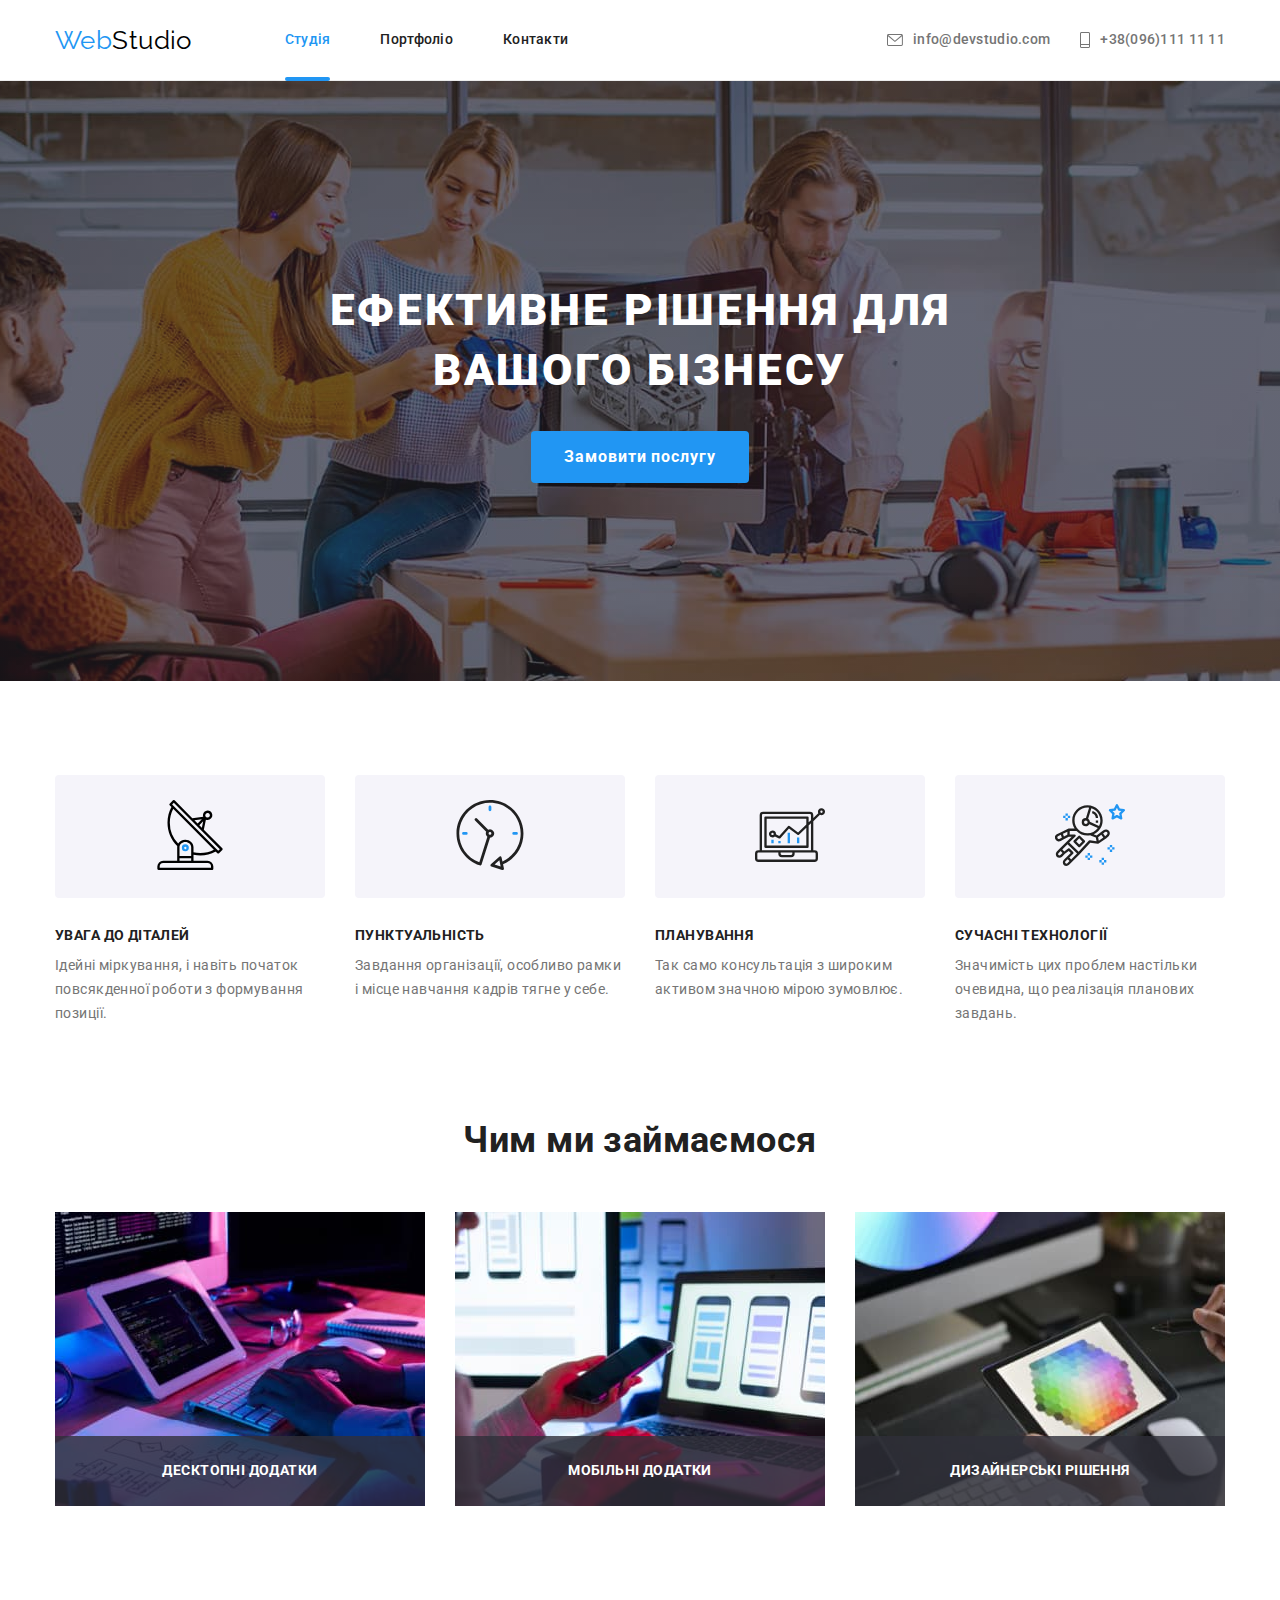
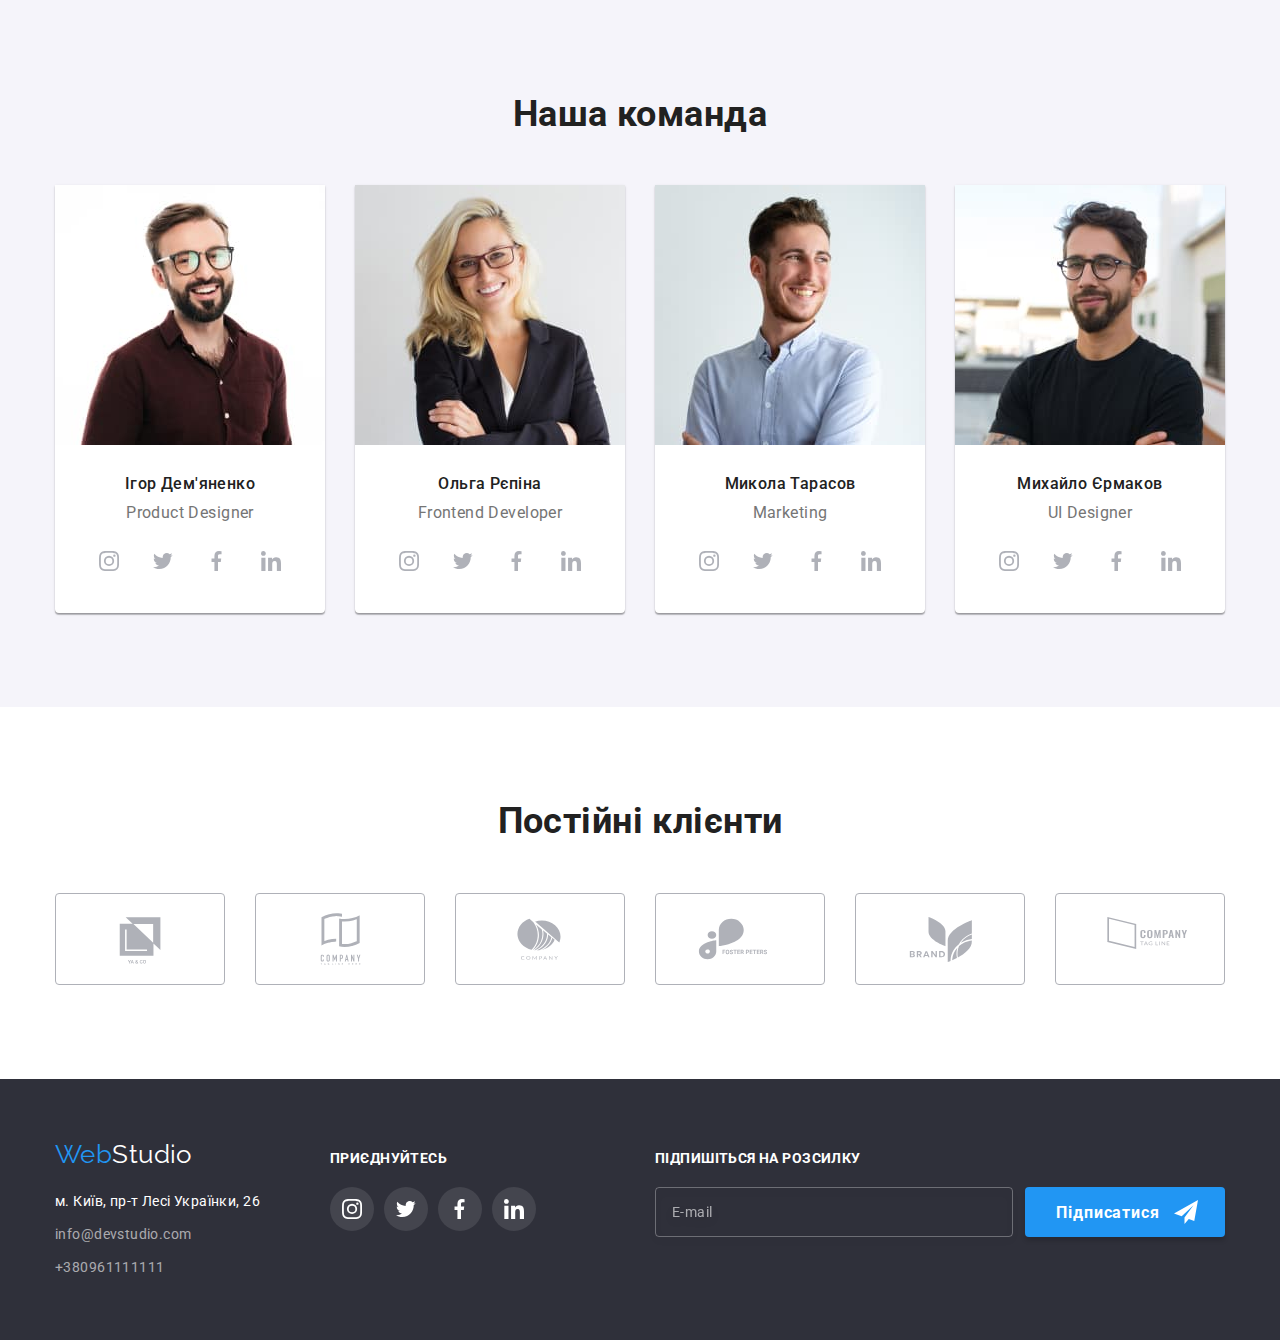
==== commit 2317d3d5: "delete comments" ====
--- a/index.html
+++ b/index.html
@@ -1,4 +1,4 @@
-!DOCTYPE html>
+<!DOCTYPE html>
 <html lang="uk">
   <head>
     <meta charset="UTF-8" />
--- a/css/styles.css
+++ b/css/styles.css
@@ -821,39 +821,6 @@
 
 
 
-
-/*icon for index section footer */
-
-
-/* icons for index section benefits*/
-
-
-/* .list-width::before {
-  display: block;
-  content: "";
-  height: 120px;
-  background-size: contain;
-  background-repeat: no-repeat;
-  margin-bottom: 30px;
-  background-position: center;
-  background-color: #F5F4FA;
-}
-
-.list-width:nth-child(1)::before {
-  background-image: url(../images/css/antenna.jpg);
-}
-
-.list-width:nth-child(2)::before {
-  background-image: url(../images/css/clock.jpg);
-}
-
-.list-width:nth-child(3)::before {
-  background-image: url(../images/css/laptop.jpg);
-}
-
-.list-width:nth-child(4)::before {
-  background-image: url(../images/css/astronaut.jpg);
-} */
 
 .icon-benefits {
  
